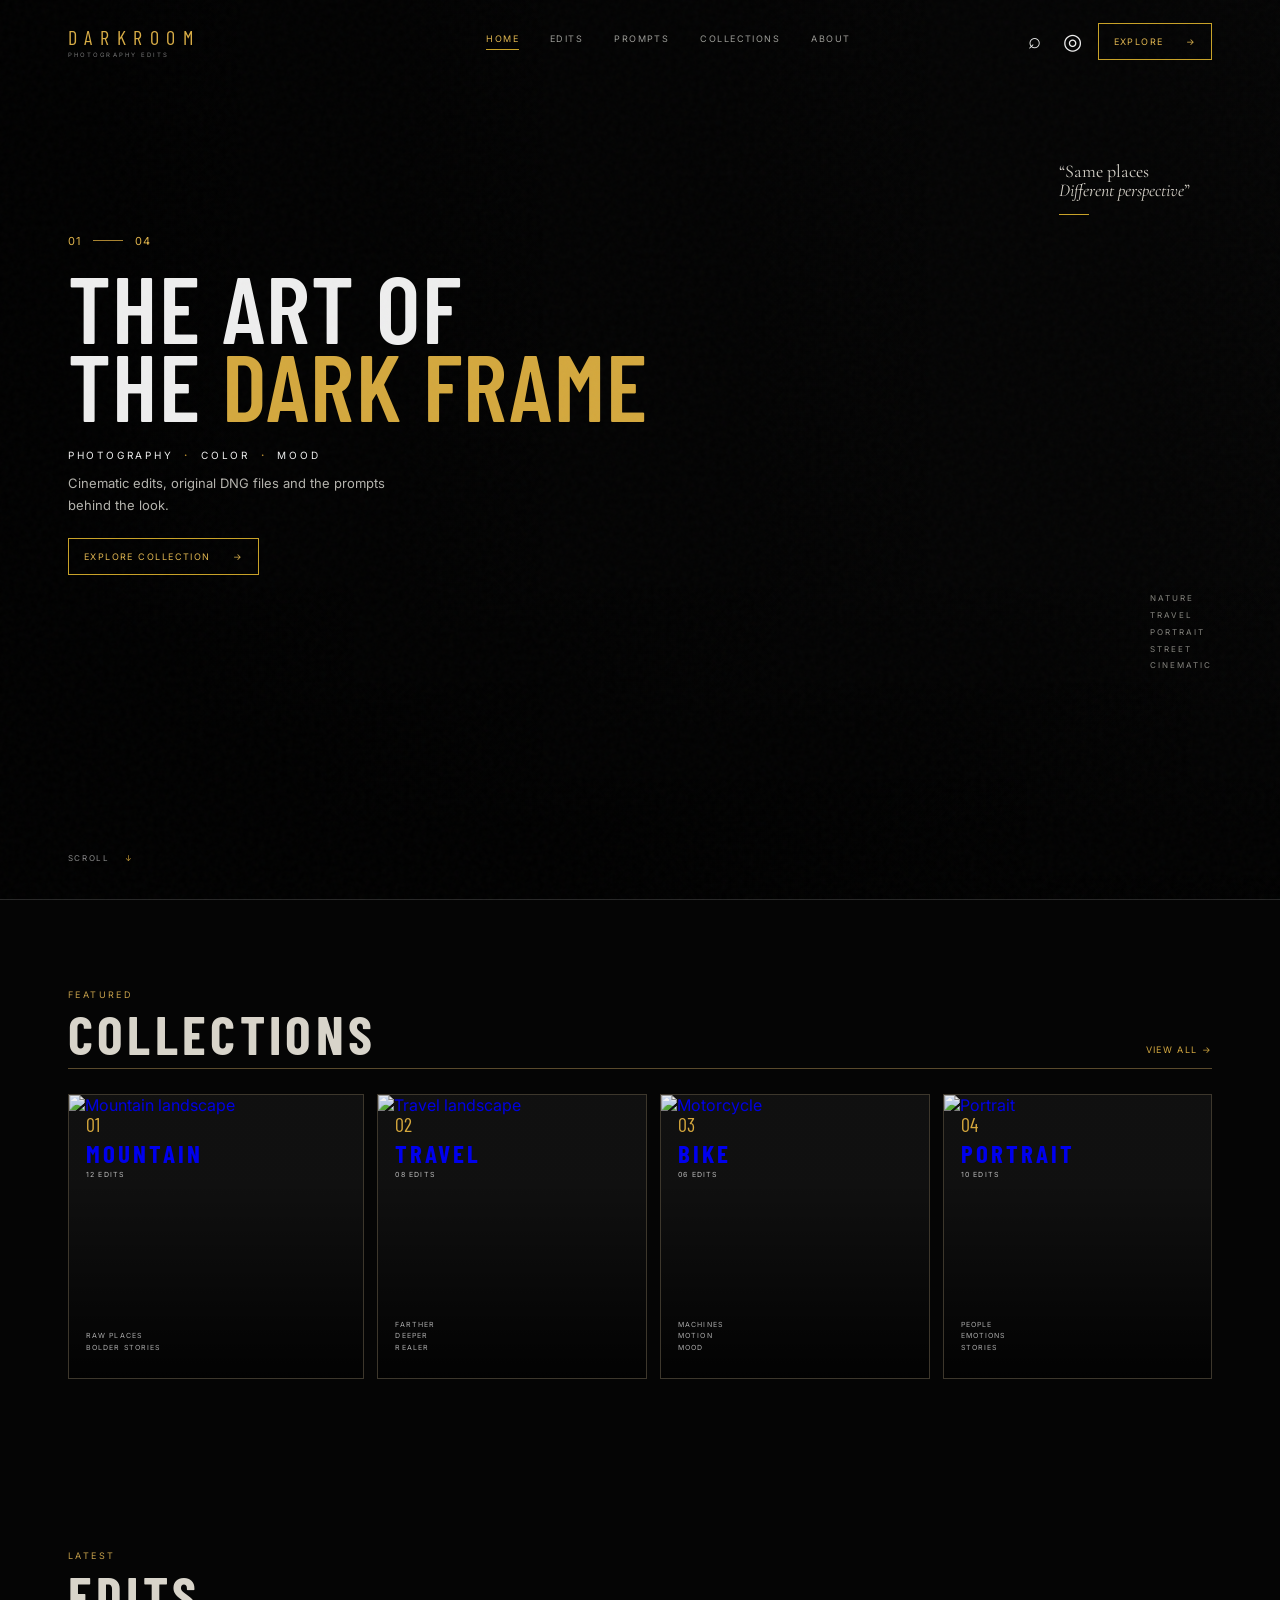
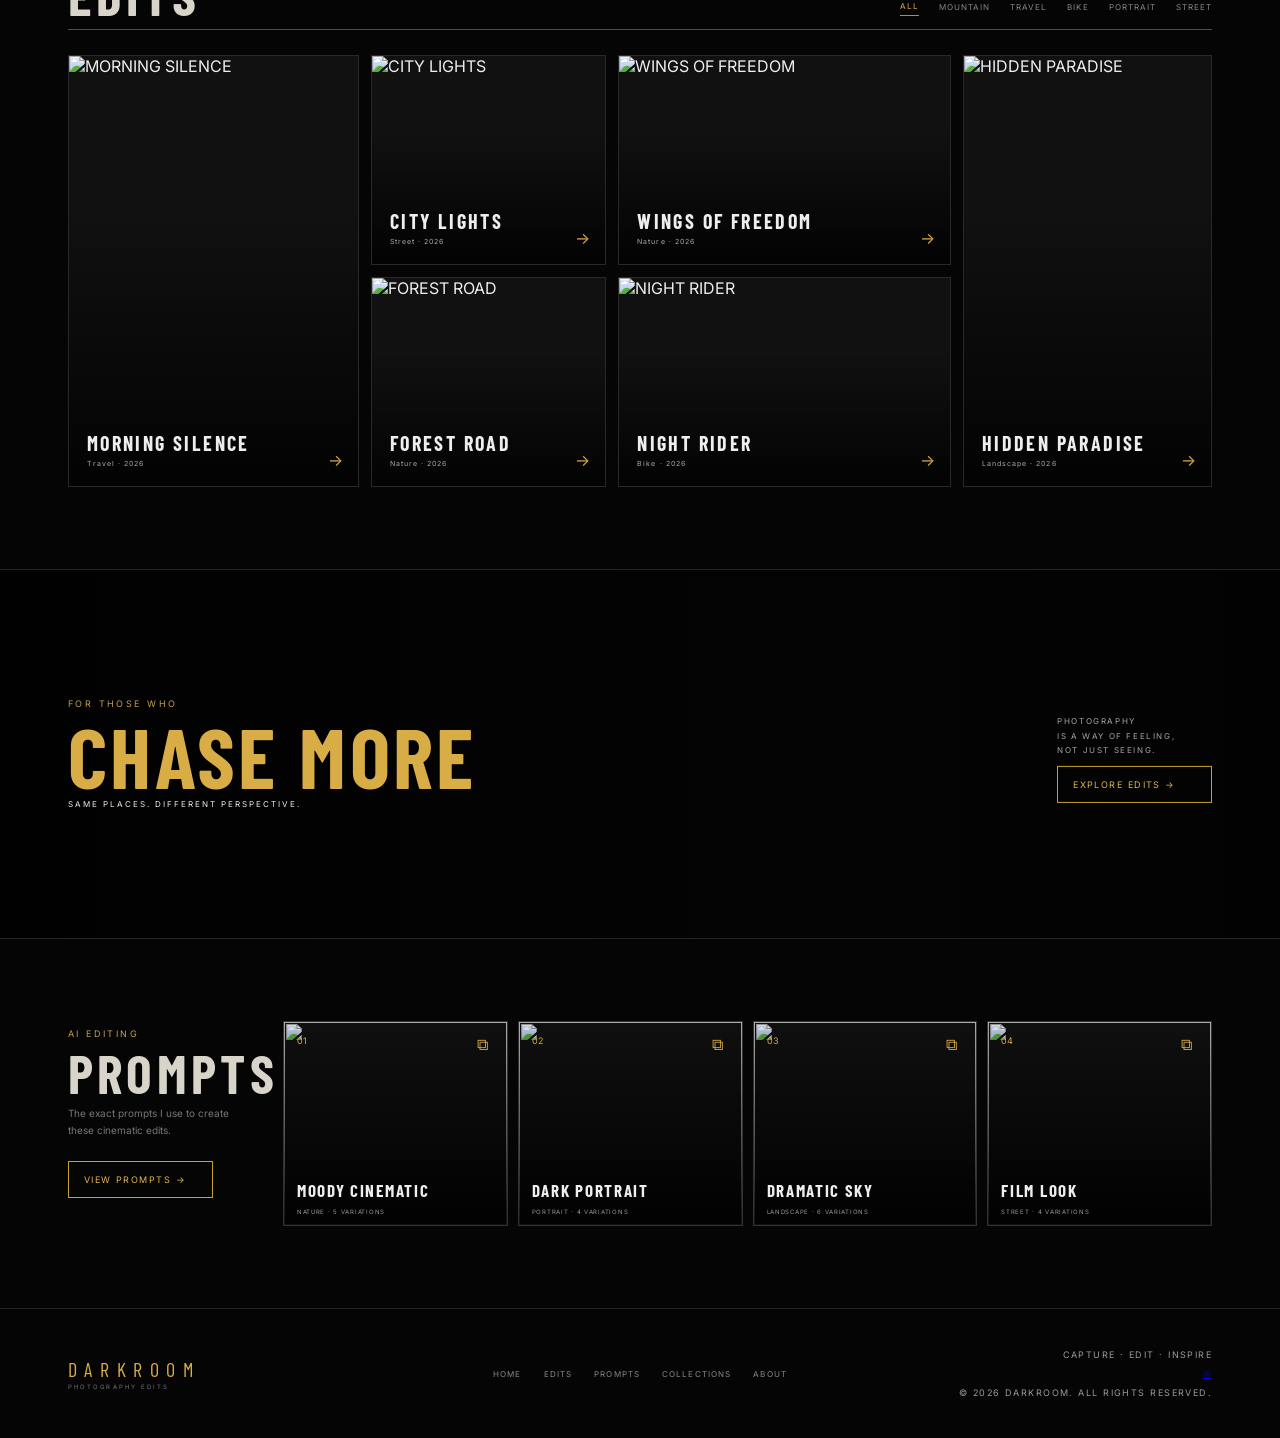
==== index.html @ deffebcc "Add files via upload" ====
<!DOCTYPE html>
<html lang="en">
<head>
  <meta charset="UTF-8">
  <meta name="viewport" content="width=device-width, initial-scale=1.0">
  <meta name="description" content="DARKROOM — cinematic photography edits, collections and editing prompts.">
  <meta name="theme-color" content="#050505">
  <title>DARKROOM — Photography Edits</title>
  <link rel="preconnect" href="https://fonts.googleapis.com">
  <link rel="preconnect" href="https://fonts.gstatic.com" crossorigin>
  <link href="https://fonts.googleapis.com/css2?family=Barlow+Condensed:wght@400;500;600;700&family=Cormorant+Garamond:ital,wght@0,500;0,600;1,500;1,600&family=Inter:wght@400;500;600&display=swap" rel="stylesheet">
  <link rel="stylesheet" href="style.css">
</head>
<body>
  <div class="page-noise"></div>

  <header class="site-header">
    <a href="#top" class="logo">DARKROOM <small>PHOTOGRAPHY EDITS</small></a>
    <nav class="desktop-nav">
      <a class="active" href="#top">HOME</a>
      <a href="#edits">EDITS</a>
      <a href="#prompts">PROMPTS</a>
      <a href="#collections">COLLECTIONS</a>
      <a href="#about">ABOUT</a>
    </nav>
    <div class="header-actions">
      <button class="icon-btn" aria-label="Search" id="searchBtn">⌕</button>
      <a class="icon-btn" href="#" aria-label="Instagram">◎</a>
      <a class="gold-btn header-cta" href="#collections">EXPLORE <span>→</span></a>
      <button class="menu-btn" id="menuBtn" aria-label="Open menu">☰</button>
    </div>
  </header>

  <div class="mobile-menu" id="mobileMenu">
    <a href="#top">HOME</a><a href="#edits">EDITS</a><a href="#prompts">PROMPTS</a><a href="#collections">COLLECTIONS</a><a href="#about">ABOUT</a>
  </div>

  <main id="top">
    <section class="hero">
      <div class="hero-image"></div>
      <div class="hero-vignette"></div>

      <div class="hero-content">
        <div class="hero-index"><span>01</span><i></i><span>04</span></div>
        <h1>THE ART OF<br>THE <em>DARK FRAME</em></h1>
        <p class="kicker">PHOTOGRAPHY <b>·</b> COLOR <b>·</b> MOOD</p>
        <p class="hero-description">Cinematic edits, original DNG files and the prompts behind the look.</p>
        <a class="gold-btn" href="#collections">EXPLORE COLLECTION <span>→</span></a>
      </div>

      <div class="hero-quote">“Same places<br><em>Different perspective</em>”<i></i></div>
      <div class="hero-side-label">NATURE<br>TRAVEL<br>PORTRAIT<br>STREET<br>CINEMATIC</div>
      <div class="hero-scroll">SCROLL <span>↓</span></div>
    </section>

    <section class="section collections" id="collections">
      <div class="section-head">
        <div>
          <span class="eyebrow">FEATURED</span>
          <h2>COLLECTIONS</h2>
        </div>
        <a class="text-link" href="#edits">VIEW ALL →</a>
      </div>
      <div class="collection-grid">
        <a class="collection-card large" href="#edits">
          <img src="images/mountain.jpg" alt="Mountain landscape">
          <div class="card-shade"></div><div class="collection-info"><span>01</span><h3>MOUNTAIN</h3><small>12 EDITS</small><p>RAW PLACES<br>BOLDER STORIES</p></div>
        </a>
        <a class="collection-card" href="#edits">
          <img src="images/travel.jpg" alt="Travel landscape">
          <div class="card-shade"></div><div class="collection-info"><span>02</span><h3>TRAVEL</h3><small>08 EDITS</small><p>FARTHER<br>DEEPER<br>REALER</p></div>
        </a>
        <a class="collection-card" href="#edits">
          <img src="images/bike.jpg" alt="Motorcycle">
          <div class="card-shade"></div><div class="collection-info"><span>03</span><h3>BIKE</h3><small>06 EDITS</small><p>MACHINES<br>MOTION<br>MOOD</p></div>
        </a>
        <a class="collection-card" href="#edits">
          <img src="images/portrait.jpg" alt="Portrait">
          <div class="card-shade"></div><div class="collection-info"><span>04</span><h3>PORTRAIT</h3><small>10 EDITS</small><p>PEOPLE<br>EMOTIONS<br>STORIES</p></div>
        </a>
      </div>
    </section>

    <section class="section edits" id="edits">
      <div class="section-head">
        <div><span class="eyebrow">LATEST</span><h2>EDITS</h2></div>
        <div class="filter-row" id="filters">
          <button class="active" data-filter="all">ALL</button>
          <button data-filter="mountain">MOUNTAIN</button>
          <button data-filter="travel">TRAVEL</button>
          <button data-filter="bike">BIKE</button>
          <button data-filter="portrait">PORTRAIT</button>
          <button data-filter="street">STREET</button>
        </div>
      </div>
      <div class="edit-grid" id="editGrid"></div>
    </section>

    <section class="statement">
      <div class="statement-bg"></div><div class="statement-shade"></div>
      <div class="statement-content">
        <span class="eyebrow">FOR THOSE WHO</span>
        <h2>CHASE MORE</h2>
        <p>SAME PLACES. DIFFERENT PERSPECTIVE.</p>
      </div>
      <div class="statement-right"><p>PHOTOGRAPHY<br>IS A WAY OF FEELING,<br>NOT JUST SEEING.</p><a class="gold-btn" href="#edits">EXPLORE EDITS →</a></div>
    </section>

    <section class="section prompt-section" id="prompts">
      <div class="prompt-intro"><span class="eyebrow">AI EDITING</span><h2>PROMPTS</h2><p>The exact prompts I use to create these cinematic edits.</p><a class="gold-btn" href="prompts.html">VIEW PROMPTS →</a></div>
      <div class="prompt-grid">
        <article class="prompt-card"><img src="images/forest.jpg" alt=""><div class="prompt-meta"><span>01</span><button data-copy="Transform this photograph into a moody cinematic image with deep controlled shadows, rich blacks, subtle warm highlights and realistic texture.">⧉</button></div><h3>MOODY CINEMATIC</h3><small>NATURE · 5 VARIATIONS</small></article>
        <article class="prompt-card"><img src="images/dark-portrait.jpg" alt=""><div class="prompt-meta"><span>02</span><button data-copy="Create a dark editorial portrait with sculpted shadows, controlled highlights, muted colors and subtle film grain while preserving realistic skin texture.">⧉</button></div><h3>DARK PORTRAIT</h3><small>PORTRAIT · 4 VARIATIONS</small></article>
        <article class="prompt-card"><img src="images/sky.jpg" alt=""><div class="prompt-meta"><span>03</span><button data-copy="Turn the sky into a dramatic cinematic atmosphere with layered storm clouds, dimensional light, rich contrast and natural colors.">⧉</button></div><h3>DRAMATIC SKY</h3><small>LANDSCAPE · 6 VARIATIONS</small></article>
        <article class="prompt-card"><img src="images/city.jpg" alt=""><div class="prompt-meta"><span>04</span><button data-copy="Give this street photograph a subtle film look with warm practical lights, deep shadows, restrained saturation and natural grain.">⧉</button></div><h3>FILM LOOK</h3><small>STREET · 4 VARIATIONS</small></article>
      </div>
    </section>
  </main>

  <footer id="about">
    <div><a class="logo" href="#top">DARKROOM <small>PHOTOGRAPHY EDITS</small></a></div>
    <nav><a href="#top">HOME</a><a href="#edits">EDITS</a><a href="#prompts">PROMPTS</a><a href="#collections">COLLECTIONS</a><a href="#about">ABOUT</a></nav>
    <div class="footer-right"><span>CAPTURE · EDIT · INSPIRE</span><a href="#">◎</a><small>© 2026 DARKROOM. ALL RIGHTS RESERVED.</small></div>
  </footer>

  <div class="toast" id="toast">PROMPT COPIED ✓</div>
  <script src="script.js"></script>
</body>
</html>
---- style.css ----
*{box-sizing:border-box}html{scroll-behavior:smooth}body{margin:0;background:#050505;color:#eee;font-family:Inter,Arial,sans-serif;overflow-x:hidden}.page-noise{position:fixed;inset:0;pointer-events:none;opacity:.055;z-index:20;background-image:url("data:image/svg+xml,%3Csvg viewBox='0 0 180 180' xmlns='http://www.w3.org/2000/svg'%3E%3Cfilter id='n'%3E%3CfeTurbulence type='fractalNoise' baseFrequency='.9' numOctaves='4' stitchTiles='stitch'/%3E%3C/filter%3E%3Crect width='100%25' height='100%25' filter='url(%23n)' opacity='.5'/%3E%3C/svg%3E")}.site-header{position:absolute;top:0;left:0;right:0;height:82px;padding:0 5.3%;display:flex;align-items:center;justify-content:space-between;z-index:10}.logo{font-family:"Barlow Condensed",sans-serif;font-size:20px;letter-spacing:.38em;color:#d9ad45;text-decoration:none}.logo small{display:block;color:#777;font-family:Inter,sans-serif;font-size:6px;letter-spacing:.35em;margin-top:2px}.desktop-nav{display:flex;gap:31px;margin-left:10%;}.desktop-nav a,.footer-right,.footer-right small{font-size:9px;letter-spacing:.16em;color:#9b9b96;text-decoration:none}.desktop-nav a:hover,.desktop-nav a.active{color:#e1b64f}.desktop-nav a.active{border-bottom:1px solid #c9a227;padding-bottom:5px}.header-actions{display:flex;align-items:center;gap:16px}.icon-btn{color:#eee;background:none;border:0;text-decoration:none;font-size:22px;cursor:pointer}.gold-btn{display:inline-flex;align-items:center;justify-content:space-between;gap:22px;min-width:155px;padding:12px 15px;border:1px solid #c9a227;background:transparent;color:#e1b64f;font-size:9px;letter-spacing:.16em;text-decoration:none;cursor:pointer;transition:.3s}.gold-btn:hover{background:#c9a227;color:#090909}.header-cta{min-width:104px}.menu-btn{display:none;background:none;border:0;color:#ddd;font-size:20px}.hero{height:100vh;min-height:680px;position:relative;overflow:hidden;border-bottom:1px solid #272727}.hero-image,.statement-bg{position:absolute;inset:0;background-image:url("images/hero.jpg");background-size:cover;background-position:center}.hero-vignette,.statement-shade{position:absolute;inset:0;background:linear-gradient(90deg,rgba(0,0,0,.86) 0%,rgba(0,0,0,.48) 45%,rgba(0,0,0,.12) 100%),linear-gradient(0deg,rgba(0,0,0,.75),transparent 40%)}.hero-content{position:absolute;left:5.3%;top:26%;max-width:650px}.hero-index{display:flex;align-items:center;gap:12px;color:#e0b34a;font-size:11px;letter-spacing:.1em;margin-bottom:19px}.hero-index i{width:30px;height:1px;background:#a98431}.hero h1,.page-title h1{font-family:"Barlow Condensed",sans-serif;font-size:clamp(62px,7.4vw,120px);line-height:.83;letter-spacing:.015em;margin:0;font-weight:600}.hero h1 em,.page-title em{font-style:normal;color:#d4a83e}.kicker{margin:25px 0 11px;font-size:10px;letter-spacing:.28em}.kicker b{color:#b98c2d;margin:0 5px}.hero-description{color:#b4b3ad;font-size:13px;max-width:340px;line-height:1.7;margin:0 0 22px}.hero-quote{position:absolute;right:7%;top:18%;font-family:"Cormorant Garamond",serif;font-size:18px;color:#d5d1c8;line-height:1.05}.hero-quote i{display:block;width:30px;height:1px;background:#c9a227;margin-top:14px}.hero-side-label{position:absolute;right:5.3%;bottom:25%;font-size:8px;line-height:2.1;letter-spacing:.25em;color:#85847e}.hero-scroll{position:absolute;left:5.3%;bottom:4%;font-size:8px;letter-spacing:.2em;color:#888}.hero-scroll span{color:#d2a43a;margin-left:12px}.section{width:min(1180px,89.4%);margin:auto;padding:82px 0}.section-head{display:flex;justify-content:space-between;align-items:flex-end;margin-bottom:25px;border-bottom:1px solid #5a4a2c;padding-bottom:13px}.eyebrow{font-size:9px;letter-spacing:.27em;color:#c6a04b}.section h2{font-family:"Barlow Condensed",sans-serif;font-size:54px;line-height:.8;letter-spacing:.08em;color:#d8d4ca;margin:10px 0 0}.text-link{font-size:9px;color:#d5a941;letter-spacing:.15em;text-decoration:none}.collection-grid{display:grid;grid-template-columns:1.1fr 1fr 1fr 1fr;gap:13px}.collection-card{height:285px;position:relative;overflow:hidden;border:1px solid #3d372c;text-decoration:none;background:#111}.collection-card.large{grid-row:span 1}.collection-card img,.prompt-card img{width:100%;height:100%;object-fit:cover;display:block;transition:transform .7s}.collection-card:hover img,.prompt-card:hover img{transform:scale(1.04)}.card-shade{position:absolute;inset:0;background:linear-gradient(0deg,rgba(0,0,0,.88),rgba(0,0,0,.05) 70%)}.collection-info{position:absolute;inset:17px;display:flex;flex-direction:column}.collection-info>span{font-family:"Barlow Condensed";font-size:20px;color:#d6a83d}.collection-info h3{font-family:"Barlow Condensed";font-size:25px;letter-spacing:.12em;margin:2px 0}.collection-info small{font-size:7px;letter-spacing:.17em;color:#bbb}.collection-info p{margin-top:auto;font-size:7px;line-height:1.7;letter-spacing:.16em;color:#aaa}.filter-row{display:flex;gap:20px;align-items:center;flex-wrap:wrap}.filter-row button,.prompt-filter button{border:0;background:none;color:#888;font:inherit;font-size:8px;letter-spacing:.13em;cursor:pointer;padding:4px 0}.filter-row button.active,.filter-row button:hover,.prompt-filter button.active{color:#d8ad45;border-bottom:1px solid #b98e32}.edit-grid{display:grid;grid-template-columns:1.05fr .85fr 1.2fr .9fr;grid-auto-rows:210px;gap:12px}.edit-card{position:relative;overflow:hidden;border:1px solid #292929;background:#111}.edit-card:nth-child(1){grid-row:span 2}.edit-card:nth-child(4){grid-row:span 2}.edit-card img{width:100%;height:100%;object-fit:cover;transition:.7s}.edit-card:hover img{transform:scale(1.04)}.edit-overlay{position:absolute;inset:0;padding:18px;display:flex;flex-direction:column;justify-content:flex-end;background:linear-gradient(0deg,rgba(0,0,0,.85),transparent 65%)}.edit-overlay h3{font-family:"Barlow Condensed";font-size:20px;letter-spacing:.12em;margin:0}.edit-overlay small{font-size:7px;color:#aaa;letter-spacing:.15em;margin-top:4px}.edit-overlay span{position:absolute;right:15px;bottom:16px;color:#d3a641}.statement{height:370px;position:relative;overflow:hidden;border-top:1px solid #242424;border-bottom:1px solid #242424}.statement-bg{background-position:center 48%}.statement-shade{background:linear-gradient(90deg,rgba(0,0,0,.78),rgba(0,0,0,.2) 65%,rgba(0,0,0,.55))}.statement-content{position:absolute;left:5.3%;top:50%;transform:translateY(-50%)}.statement h2{font-family:"Barlow Condensed";font-size:85px;line-height:.8;color:#d9ad45;letter-spacing:.04em;margin:10px 0}.statement-content p{font-size:8px;letter-spacing:.25em}.statement-right{position:absolute;right:5.3%;top:50%;transform:translateY(-50%);text-align:left}.statement-right p{font-size:8px;line-height:1.8;letter-spacing:.2em;color:#a7a6a0}.prompt-section{display:grid;grid-template-columns:180px 1fr;gap:35px}.prompt-intro h2{font-size:54px}.prompt-intro p{font-size:10px;line-height:1.7;color:#777}.prompt-intro .gold-btn{margin-top:12px;min-width:145px}.prompt-grid{display:grid;grid-template-columns:repeat(4,1fr);gap:10px}.prompt-card{height:205px;position:relative;overflow:hidden;border:1px solid #333;background:#111}.prompt-card img{position:absolute;inset:0}.prompt-card:after{content:"";position:absolute;inset:0;background:linear-gradient(0deg,rgba(0,0,0,.92),rgba(0,0,0,.1))}.prompt-meta,.prompt-card h3,.prompt-card small{position:absolute;z-index:2;left:13px;right:13px}.prompt-meta{top:13px;display:flex;justify-content:space-between;color:#d4a740;font-size:9px}.prompt-meta button{background:none;border:0;color:#d4a740;cursor:pointer;font-size:16px}.prompt-card h3{bottom:25px;font-family:"Barlow Condensed";font-size:17px;letter-spacing:.1em;margin:0}.prompt-card small{bottom:10px;color:#999;font-size:6px;letter-spacing:.12em}footer{border-top:1px solid #242424;min-height:130px;padding:30px 5.3%;display:grid;grid-template-columns:1fr 1fr 1fr;align-items:center}footer nav{display:flex;gap:22px;justify-content:center}footer nav a{font-size:8px;letter-spacing:.14em;color:#888;text-decoration:none}.footer-right{display:flex;flex-direction:column;align-items:flex-end;gap:8px}.toast{position:fixed;right:25px;bottom:25px;background:#d2a63e;color:#0a0a0a;padding:11px 15px;font-size:9px;letter-spacing:.15em;transform:translateY(20px);opacity:0;pointer-events:none;transition:.3s;z-index:30}.toast.show{opacity:1;transform:translateY(0)}.mobile-menu{display:none}.page-title{padding:180px 5.3% 70px;max-width:1000px}.page-title h1{font-size:100px;margin:15px 0}.page-title p{color:#888;max-width:430px}.prompt-page{min-height:100vh}.prompt-filter{margin:0 5.3% 30px;display:flex;gap:22px;border-bottom:1px solid #302a20;padding-bottom:13px}.full-prompts{width:min(1100px,89.4%);margin:auto;display:grid;gap:1px}.full-prompts article{padding:50px 0;border-top:1px solid #262626}.full-prompts article>span{font-size:8px;letter-spacing:.2em;color:#c9a33f}.full-prompts h2{font-family:"Barlow Condensed";font-size:50px;letter-spacing:.08em;margin:12px 0}.full-prompts p{color:#888;max-width:760px;line-height:1.8;font-size:13px}.full-prompts .gold-btn{margin-top:12px}@media(max-width:900px){.desktop-nav{display:none}.menu-btn{display:block}.header-cta{display:none}.mobile-menu{position:fixed;inset:0 0 auto 0;top:70px;background:rgba(5,5,5,.97);z-index:9;padding:25px;display:none;flex-direction:column;gap:20px;border-bottom:1px solid #3d3424}.menu-open .mobile-menu{display:flex}.mobile-menu a{font-family:"Barlow Condensed";font-size:26px;letter-spacing:.12em;color:#ddd;text-decoration:none}.hero-content{top:27%;left:6%;right:6%}.hero h1{font-size:clamp(58px,13vw,95px)}.hero-quote,.hero-side-label{display:none}.collection-grid{grid-template-columns:repeat(2,1fr)}.edit-grid{grid-template-columns:1fr 1fr;grid-auto-rows:230px}.edit-card:nth-child(1),.edit-card:nth-child(4){grid-row:span 1}.prompt-section{grid-template-columns:1fr}.prompt-grid{grid-template-columns:repeat(2,1fr)}footer{grid-template-columns:1fr;gap:25px}footer nav{justify-content:flex-start;flex-wrap:wrap}.footer-right{align-items:flex-start}}@media(max-width:560px){.site-header{height:70px;padding:0 5%}.logo{font-size:16px}.hero{min-height:680px;height:92vh}.hero-content{top:25%}.hero h1{font-size:59px}.section{width:90%;padding:65px 0}.section-head{align-items:flex-start;gap:15px;flex-direction:column}.section h2{font-size:46px}.collection-grid{grid-template-columns:1fr 1fr}.collection-card{height:220px}.filter-row{gap:12px}.edit-grid{grid-template-columns:1fr 1fr;grid-auto-rows:180px}.edit-card:nth-child(1){grid-row:span 2}.edit-card:nth-child(4){grid-row:span 2}.prompt-grid{grid-template-columns:1fr 1fr}.prompt-card{height:175px}.statement{height:340px}.statement h2{font-size:68px}.statement-right{right:5%;bottom:22px;top:auto;transform:none}.statement-content{top:35%}.page-title{padding:140px 5% 50px}.page-title h1{font-size:65px}.prompt-filter{margin-left:5%;margin-right:5%;overflow:auto;white-space:nowrap}.full-prompts{width:90%}}
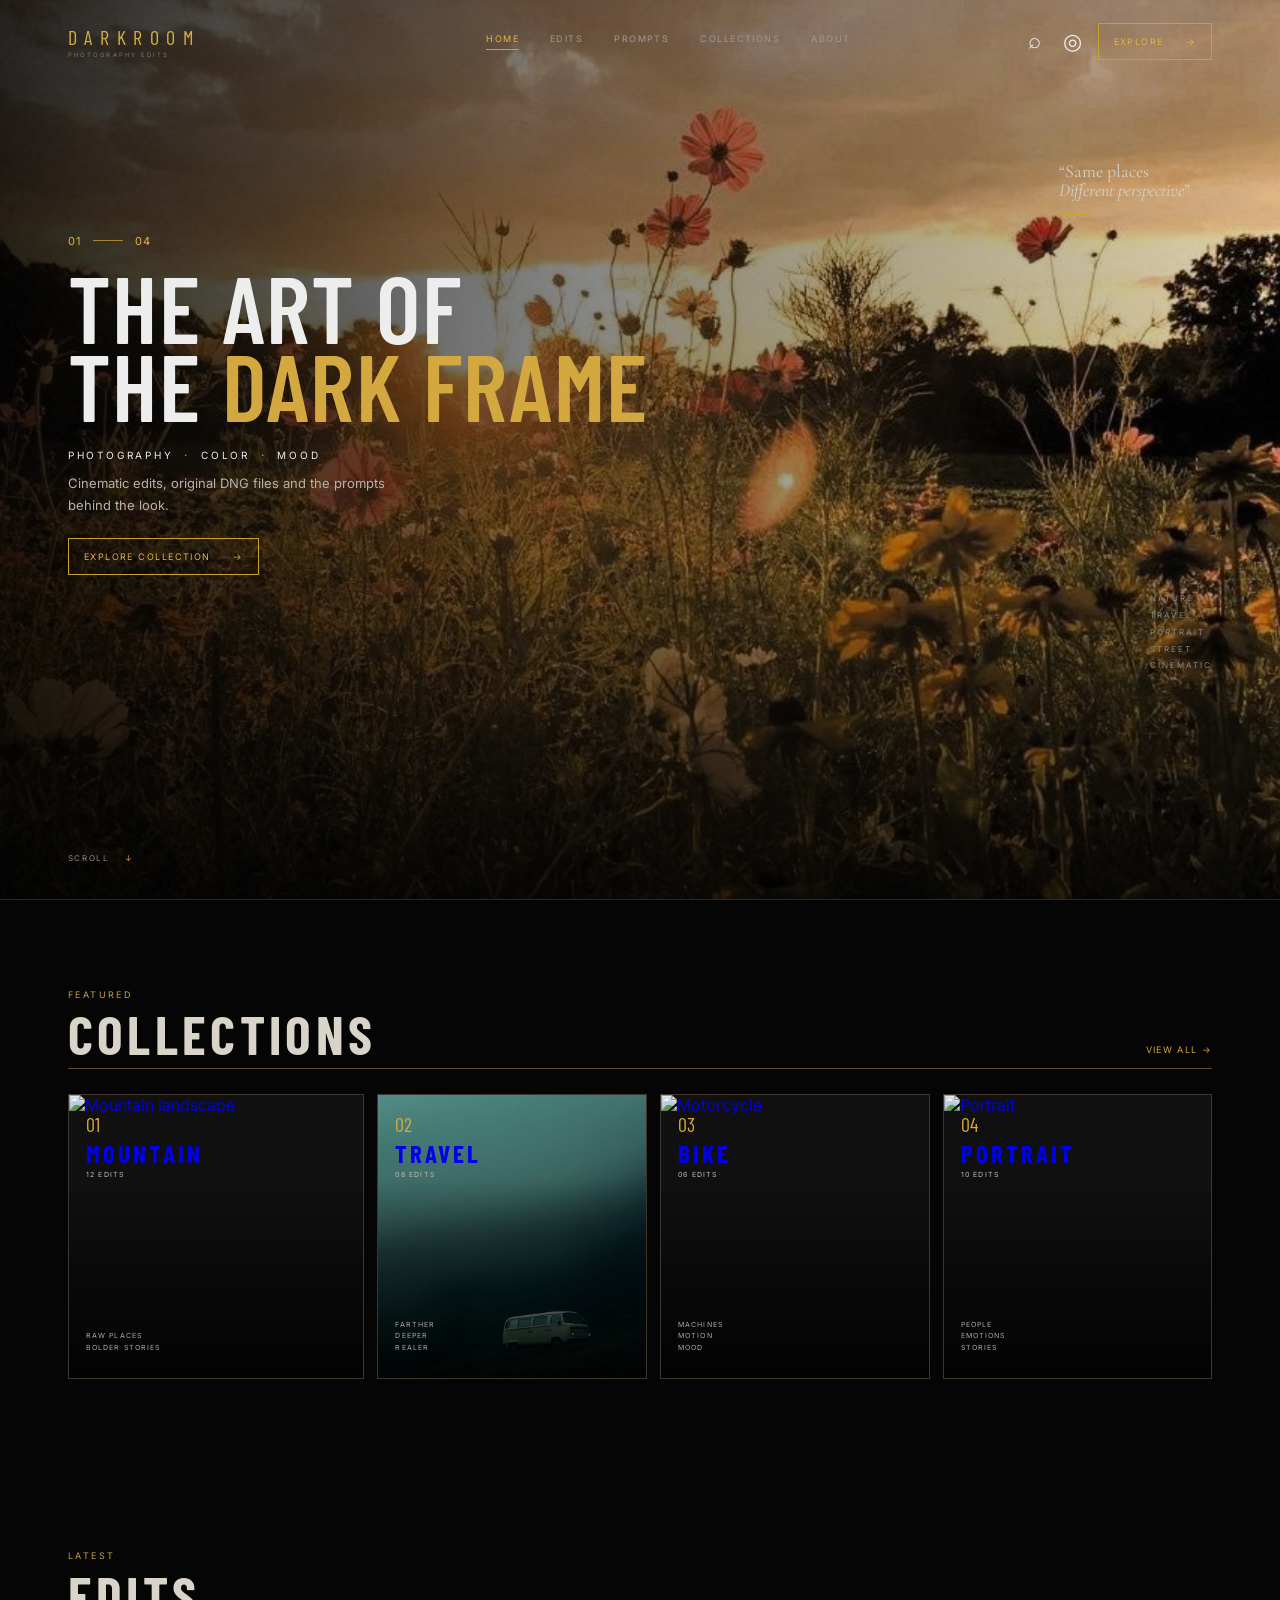
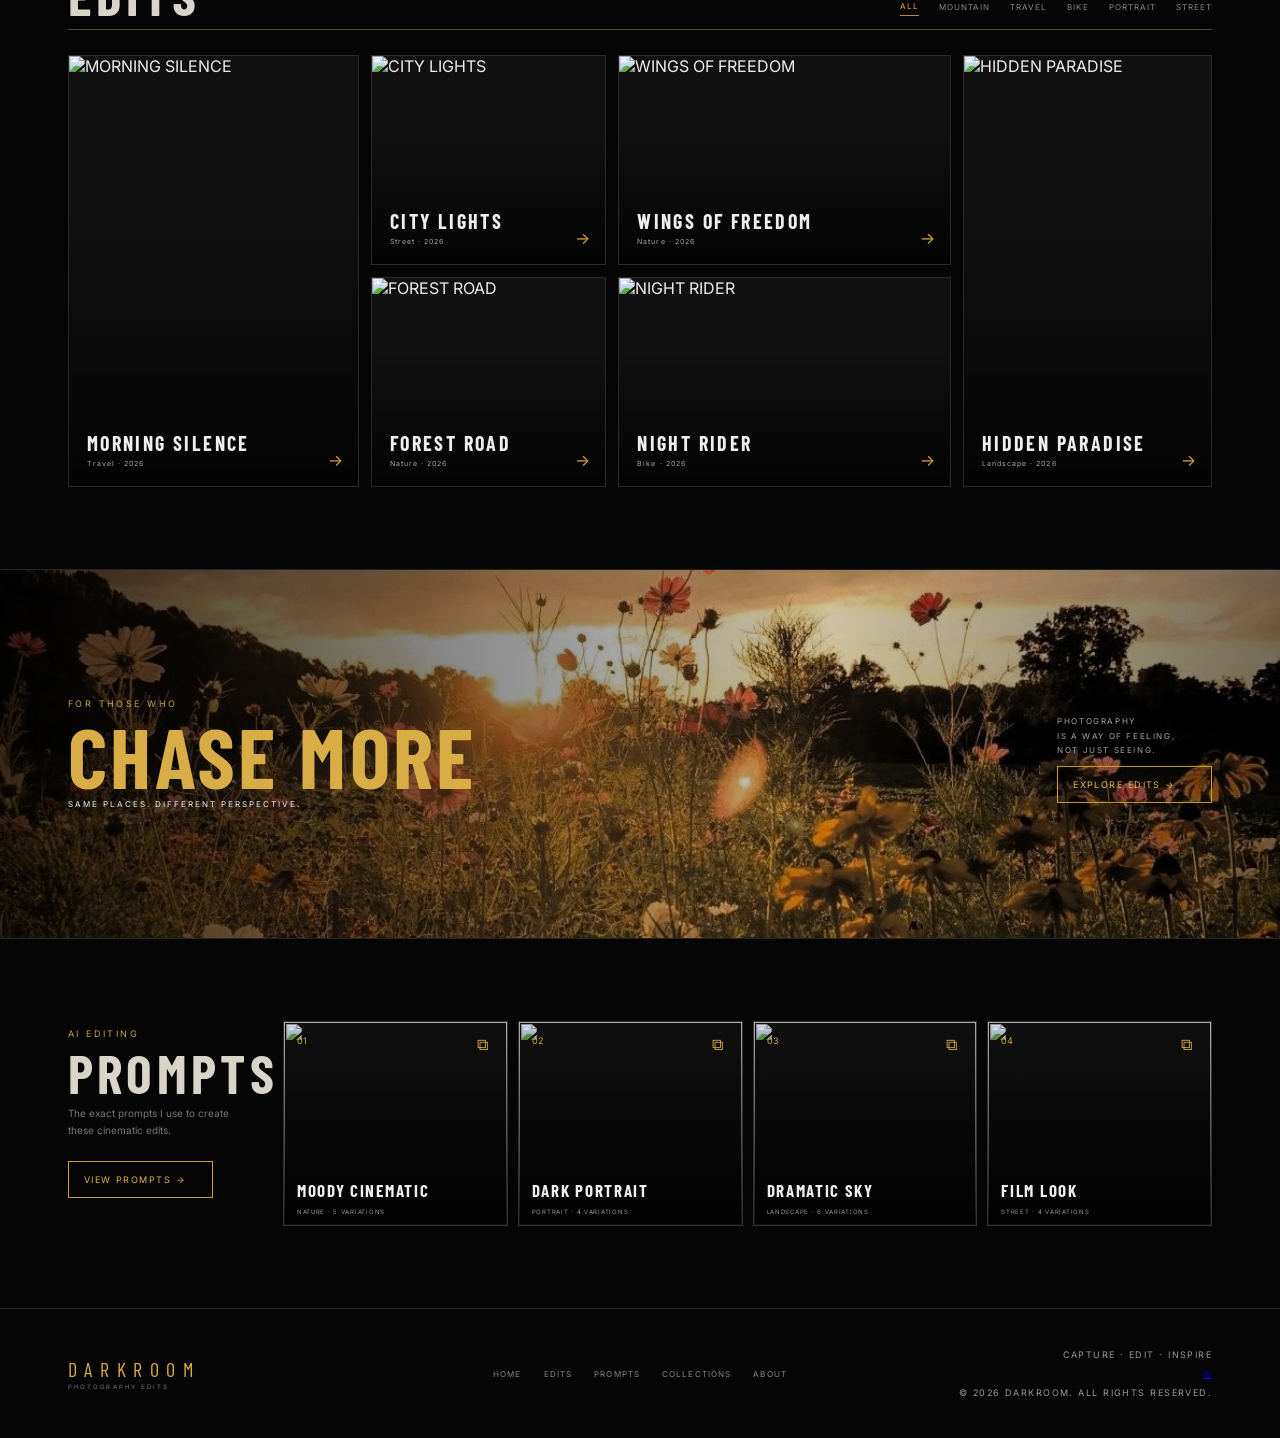
==== commit 81e054e7: "Change title from 'DARKROOM' to 'Indian Preset'" ====
--- a/index.html
+++ b/index.html
@@ -5,7 +5,7 @@
   <meta name="viewport" content="width=device-width, initial-scale=1.0">
   <meta name="description" content="DARKROOM — cinematic photography edits, collections and editing prompts.">
   <meta name="theme-color" content="#050505">
-  <title>DARKROOM — Photography Edits</title>
+  <title>Indian Preset</title>
   <link rel="preconnect" href="https://fonts.googleapis.com">
   <link rel="preconnect" href="https://fonts.gstatic.com" crossorigin>
   <link href="https://fonts.googleapis.com/css2?family=Barlow+Condensed:wght@400;500;600;700&family=Cormorant+Garamond:ital,wght@0,500;0,600;1,500;1,600&family=Inter:wght@400;500;600&display=swap" rel="stylesheet">
